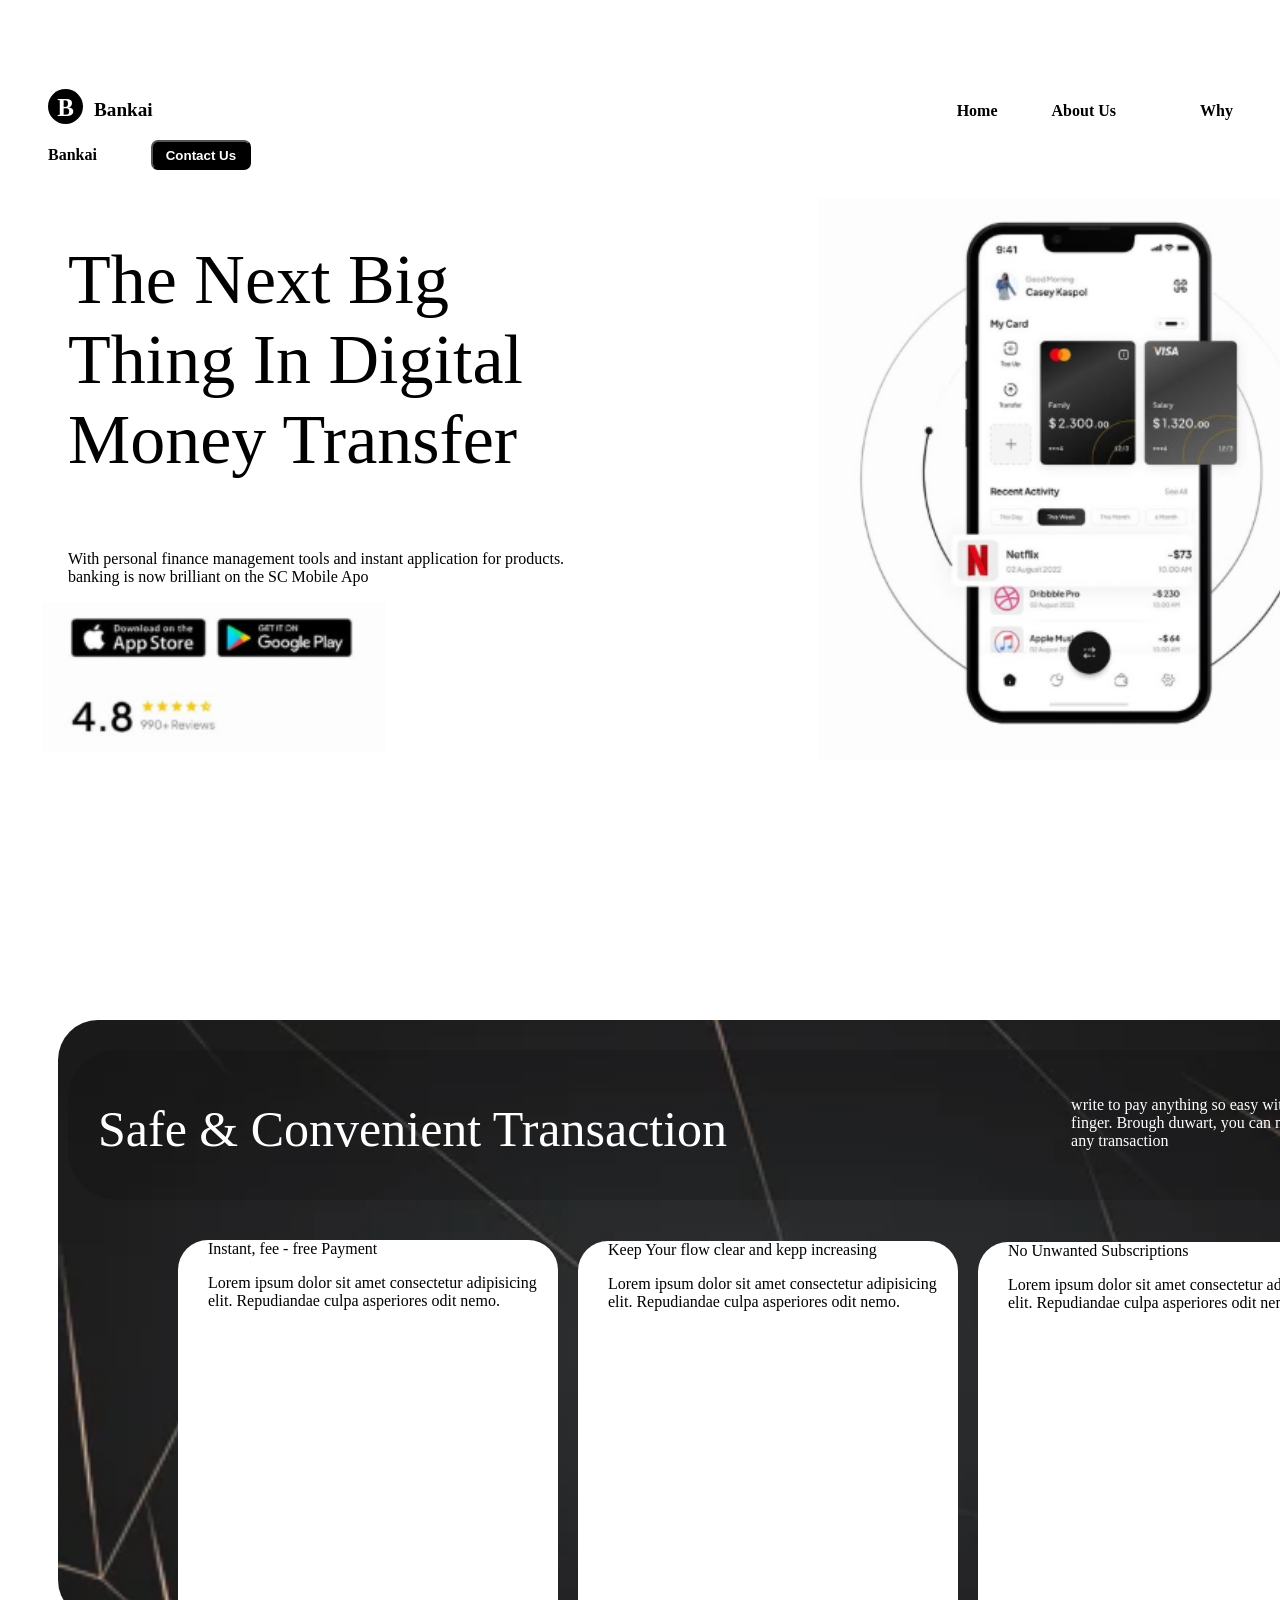
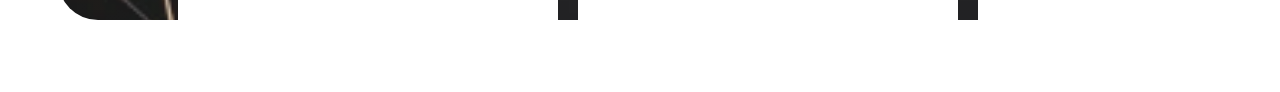
==== project/index.html @ 89a6e1c1 "page1 and page2 added" ====
<!DOCTYPE html>
<html lang="en">
<head>
    <meta charset="UTF-8">
    <meta name="viewport" content="width=device-width, initial-scale=1.0">
    <title>Bankai.com</title>
    <link rel="stylesheet" href="style.css">
</head>
<body>
    <header>
        <div id="navbar">
            <div id="logo">B</div>
            <h3> Bankai</h3>
            <a id="home" href="#">Home</a>
            <a id="about" href="#">About Us</a>
            <a id="bankai" href="#">Why Bankai</a>
            <button id="contact" >Contact Us</button>
        </div>
    </header>
    <main>
        <div id="body-page1">

            <div id="main-content">
                <p id="heading">The Next Big Thing In Digital Money Transfer</p>
                <p>With personal finance management tools and instant application for products.
                    banking is now brilliant on the SC Mobile Apo
                </p>
                    <img id="rating-image" src="rating image.png" alt="AppStoreRating">
            </div>
            <div >
                    <img id="image" src="paga1.png" alt="mobile-image">
            </div>
        </div>
        <div id="page2" style="background: linear-gradient(rgba(255, 255, 255, 0.1), rgba(255, 255, 255, 0.1)),  url('1.webp') no-repeat center / cover; height: 600px; width: 1390px; margin: 50px; border-radius: 40px;">
            <div id="navbar-page2">

                <p id="page2-heading">Safe & Convenient Transaction</p>
                <p id="para-content">write to pay anything so easy with the touch of a <br>finger.
                    Brough duwart, you can make practically <br>any transaction
            </div>
            </p>
            <div id="div1">
                <p id="page2-subheading1">Instant, fee - free Payment</p>
                <p id="page2-para">Lorem ipsum dolor sit amet consectetur adipisicing elit. Repudiandae culpa asperiores odit nemo.</p>
            </div>
            <div id="div2">
                <p id="page2-subheading2">Keep Your flow clear and kepp increasing</p>
                <p id="page2-para2">Lorem ipsum dolor sit amet consectetur adipisicing elit. Repudiandae culpa asperiores odit nemo.</p>
            </div>
            <div id="div3">
                <p id="page2-subheading3">No Unwanted Subscriptions</p>
                <p id="page2-para3">Lorem ipsum dolor sit amet consectetur adipisicing elit. Repudiandae culpa asperiores odit nemo.</p>
            </div>

        </div>
    </main>
    <footer></footer>
</body>
</html>
---- project/style.css ----
#logo{
    height: 25px;
    width: 25px;
    border-radius: 50%;
    background-color: black;
    font-weight: 900;
    text-align: center;
    color: white;
    padding: 5px;
    font-size: 25px;
    /* font-family: Arial, Helvetica, sans-serif; */
    display: inline-block;
    margin-right: 7px;
}
#home{
    margin-left: 800px;
    text-decoration: none;
    color: black;
    font-weight: 600;
}
#about{
    margin-left: 50px;
    text-decoration: none;
    color: black;
    font-weight: 600;
}
#bankai{
    margin-left: 80px;
    text-decoration: none;
    color: black;
    font-weight: 600;
}
#contact{
    margin-left: 50px;
    text-decoration: none;
    color: white;
    font-weight: 600;
    border-radius: 07px;
    height: 30px;
    width: 100px;
    background-color: black;
}
h3{
    display: inline-block;
    font-size: larger;
}
#navbar{
    /* margin-top: 20px; */
    /* margin-: 40px; */
    /* background-color: gray; */
    margin-left: 40px;
    margin-top: 80px;
}
#image{
    height: auto;
    width: 550px;
    transform: translate(180px,-90px);
}
#main-content{
    width: 600px;
    height: 800px;
}
#heading{
    font-size: 70px;
}
#rating-image{
    height: 150px;
    align-items: center;
    display: inline-block;
    margin-left: 04px;
}
p{
    margin-left: 30px;
    margin-right: 20px;
}
#body-page1{
    display: flex;
    align-items: center;
    justify-content: gap;
    margin-left: 30px;

}

#page2-heading{
    color: white;
    font-size: 50px;
    display: inline-block;
    
}
#para-content{
    color: white;
    display: inline-block;
    margin-left: 320px;
    font-weight: 50;
    font-family: Georgia, 'Times New Roman', Times, serif;
}
#div1{
    height: 450px;
    width: 380px;
    background-color: white;
    margin-left: 20px;
    transform: translate(100px,50px);
    /* display: inline; */
    border-radius: 30px;
}
#div2{
    height: 450px;
    width: 380px;
    background-color: white;
    margin-left: 20px;
    transform: translate(500px,-415px); 
    border-radius: 30px;
}
#div3{
    height:450px;
    width: 380px;
    background-color: white;
    margin-left: 20px;
    transform: translate(900px,-880px);
    border-radius: 30px;
}

#navbar-page2{
    /* margin-top: 100px; */
    margin-left: 10px;
    margin-right: 10px;
    margin-bottom: 20px;
    background-color: rgba(14, 13, 13, 0.2);
    height: 150px;
    border-radius: 50px;
    transform: translate(0px,30px);
}
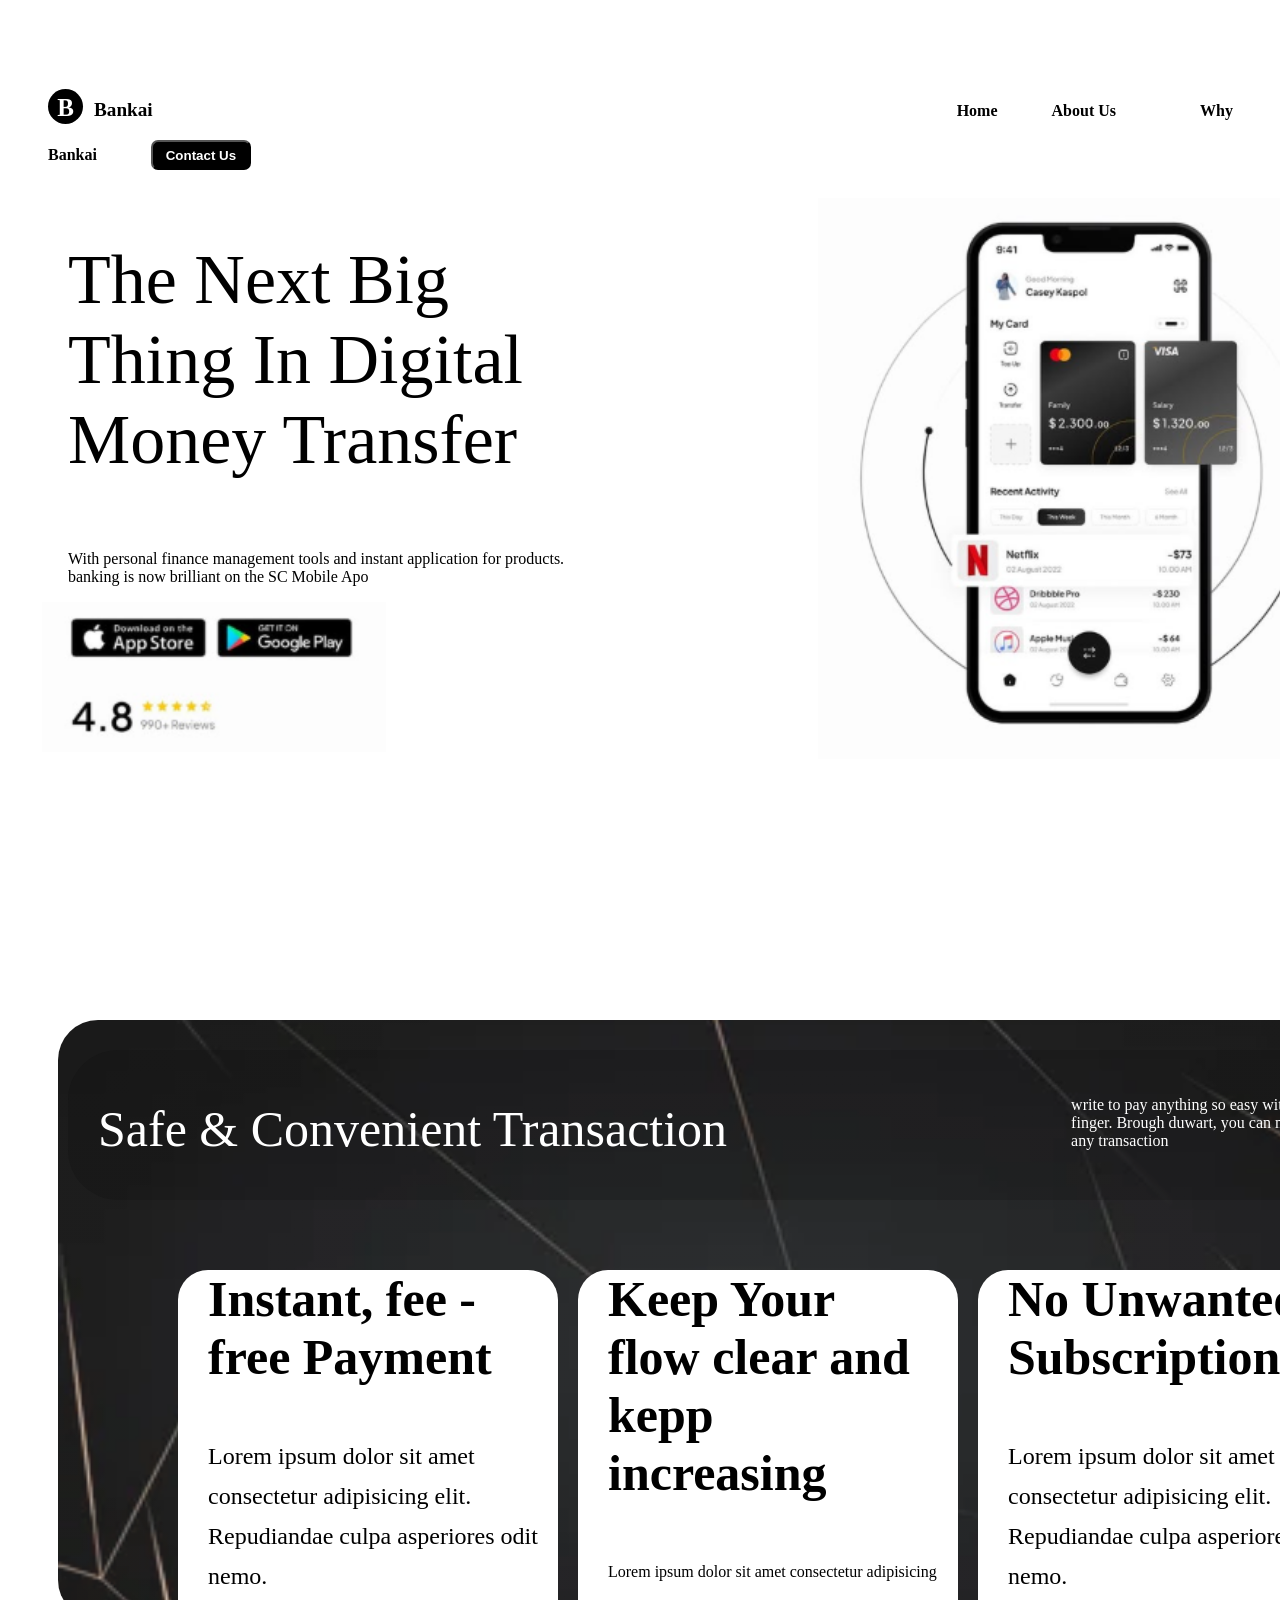
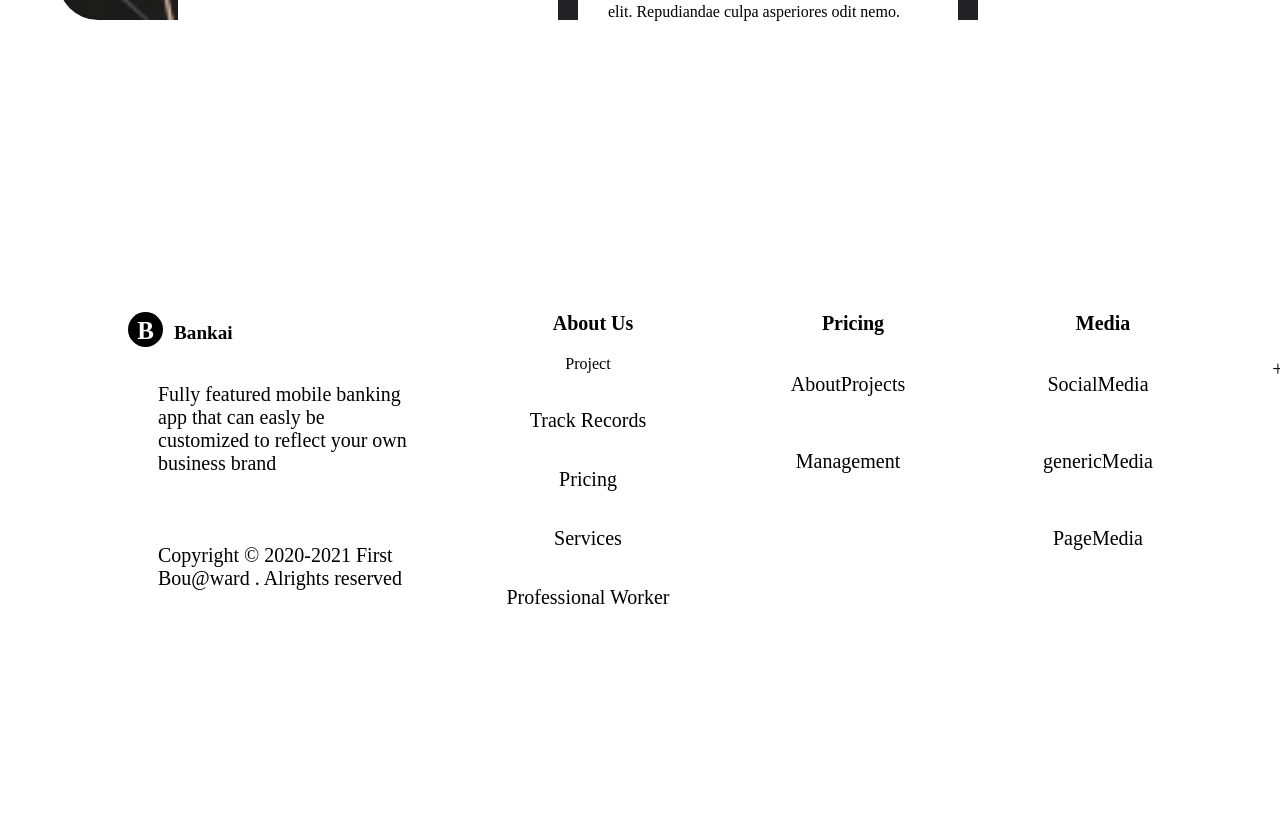
==== commit 7d8dcf59: "added" ====
--- a/project/index.html
+++ b/project/index.html
@@ -54,6 +54,52 @@
 
         </div>
     </main>
-    <footer></footer>
+    <br><br><br><br>
+    <footer>
+        <div id="footer">
+            <div id="Copyright">
+                <div id="logo">B</div>
+                <h3> Bankai</h3>
+                <p style="font-family: 'Times New Roman', Times, serif; font-size: 20px;">Fully featured mobile banking app that can easly be customized to reflect your own business brand
+                    <br><br><br><br>
+                    Copyright &#169 2020-2021 First Bou@ward . Alrights reserved
+                </p>
+            </div>
+            <div id="About-Us">
+
+                <p >
+                    <p style="font-weight: 700; font-size: 20px;">About Us</p>
+                    <a href="#" style="text-decoration: none; color: black;" >Project</a><br><br><br>
+                    <a href="#" style="text-decoration: none; color: black;font-size: 20px;">Track Records</a><br><br><br>
+                    <a href="#" style="text-decoration: none; color: black;font-size: 20px;">Pricing</a><br><br><br>
+                    <a href="#" style="text-decoration: none; color: black; font-size: 20px;">Services</a><br><br><br>
+                    <a href="#" style="text-decoration: none; color: black; font-size: 20px;">Professional Worker</a><br><br>
+                </p>
+            </div>
+            <div id="Pricing">
+
+                <p>
+                    <p style="font-weight: 700; font-size: 20px;">Pricing</p><br>
+                    <a href="#" style="text-decoration: none; color: black;font-size: 20px;">AboutProjects</a><br><br><br><br>
+                    <a href="#" style="text-decoration: none; color: black; font-size: 20px;">Management</a><br><br><br><br>
+                </p>
+            </div>
+            <div id="media">
+
+                <p >
+                    <p style="font-weight: 700; font-size: 20px;">Media</p><br>
+                    <a href="#" style="text-decoration: none; color: black; font-size: 20px;">SocialMedia</a><br><br><br><br>
+                    <a href="#" style="text-decoration: none; color: black; font-size: 20px;">genericMedia</a><br><br><br><br>
+                    <a href="#" style="text-decoration: none; color: black; font-size: 20px;">PageMedia</a><br><br><br><br>
+                </p>
+            </div>
+            <div id="contact1">
+
+                <p style="font-weight: 500; font-size: 20px;">Contact<br><br>
+                    +9180 1099 8870
+                </p>
+            </div>
+        </div>
+    </footer>
 </body>
 </html>
--- a/project/style.css
+++ b/project/style.css
@@ -84,8 +84,7 @@
 #page2-heading{
     color: white;
     font-size: 50px;
-    display: inline-block;
-    
+    display: inline-block; 
 }
 #para-content{
     color: white;
@@ -108,7 +107,7 @@
     width: 380px;
     background-color: white;
     margin-left: 20px;
-    transform: translate(500px,-415px); 
+    transform: translate(500px,-450px); 
     border-radius: 30px;
 }
 #div3{
@@ -116,7 +115,7 @@
     width: 380px;
     background-color: white;
     margin-left: 20px;
-    transform: translate(900px,-880px);
+    transform: translate(900px,-950px);
     border-radius: 30px;
 }
 
@@ -129,4 +128,80 @@
     height: 150px;
     border-radius: 50px;
     transform: translate(0px,30px);
+}
+#page2-subheading1{
+    font-size: 50px;
+    font-weight: 900;
+}
+#page2-subheading2{
+    font-size: 50px;
+    font-weight: 900;
+}
+#page2-subheading3{
+    font-size: 50px;
+    font-weight: 900;
+}
+#page2-para{
+    line-height: 40px;
+    font-family: 'Times New Roman', Times, serif;
+    font-size: 150%;
+}
+#page2-para2{
+    line-height: 40px;
+    font-family: 'Times New Roman', Times, serif;
+    font-size: 100%;
+}
+#page2-para3{
+    line-height: 40px;
+    font-family: 'Times New Roman', Times, serif;
+    font-size: 150%;
+}
+#footer{
+    height: 600px;
+    /* background-color: pink; */
+    margin: 40px;
+    margin-top: 50px;
+}
+#About-Us{
+    margin: 40px;
+    margin-top: 50px;
+    background-color: white;
+    width: 200px;
+    height: 350px;
+    /* align-items: center; */
+    /* text-decoration: none; */
+    transform: translate(400px,-280px);
+    text-align: center;
+}
+#Pricing{
+    margin: 40px;
+    margin-top: 80px;
+    background-color: white;
+    width: 200px;
+    height: 350px;
+    transform: translate(660px,-710px);
+    text-align: center;
+}
+#media{
+    margin: 40px;
+    background-color: white;
+    width: 200px;
+    height: 350px;
+    transform: translate(910px,-1100px);
+    text-align: center;
+}
+#contact1{
+    margin: 40px;
+    background-color: white;
+    width: 200px;
+    height: 350px;
+    transform: translate(1150px,-1490px);
+    text-align: center;
+}
+#Copyright{
+    margin: 40px;
+    background-color: white;
+    width: 300px;
+    height: 350px;
+    transform: translate(40px,110px);
 }
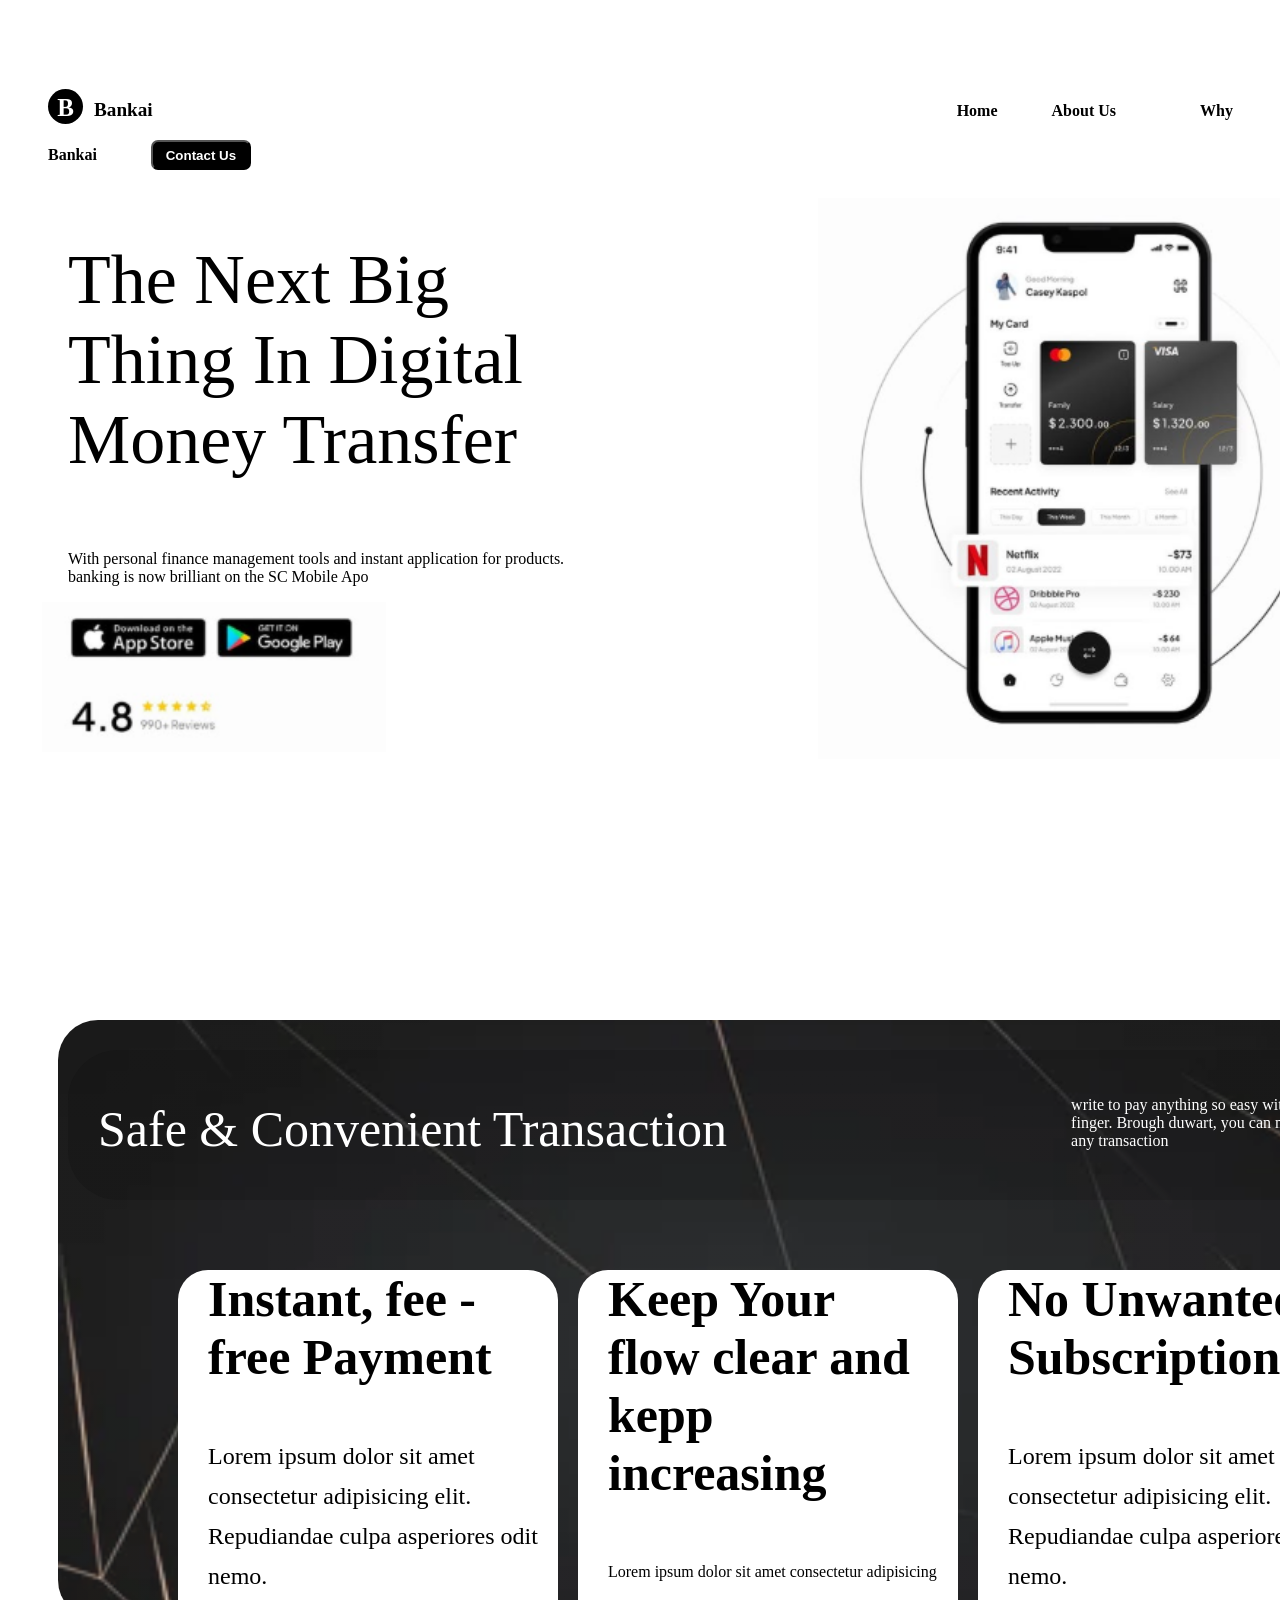
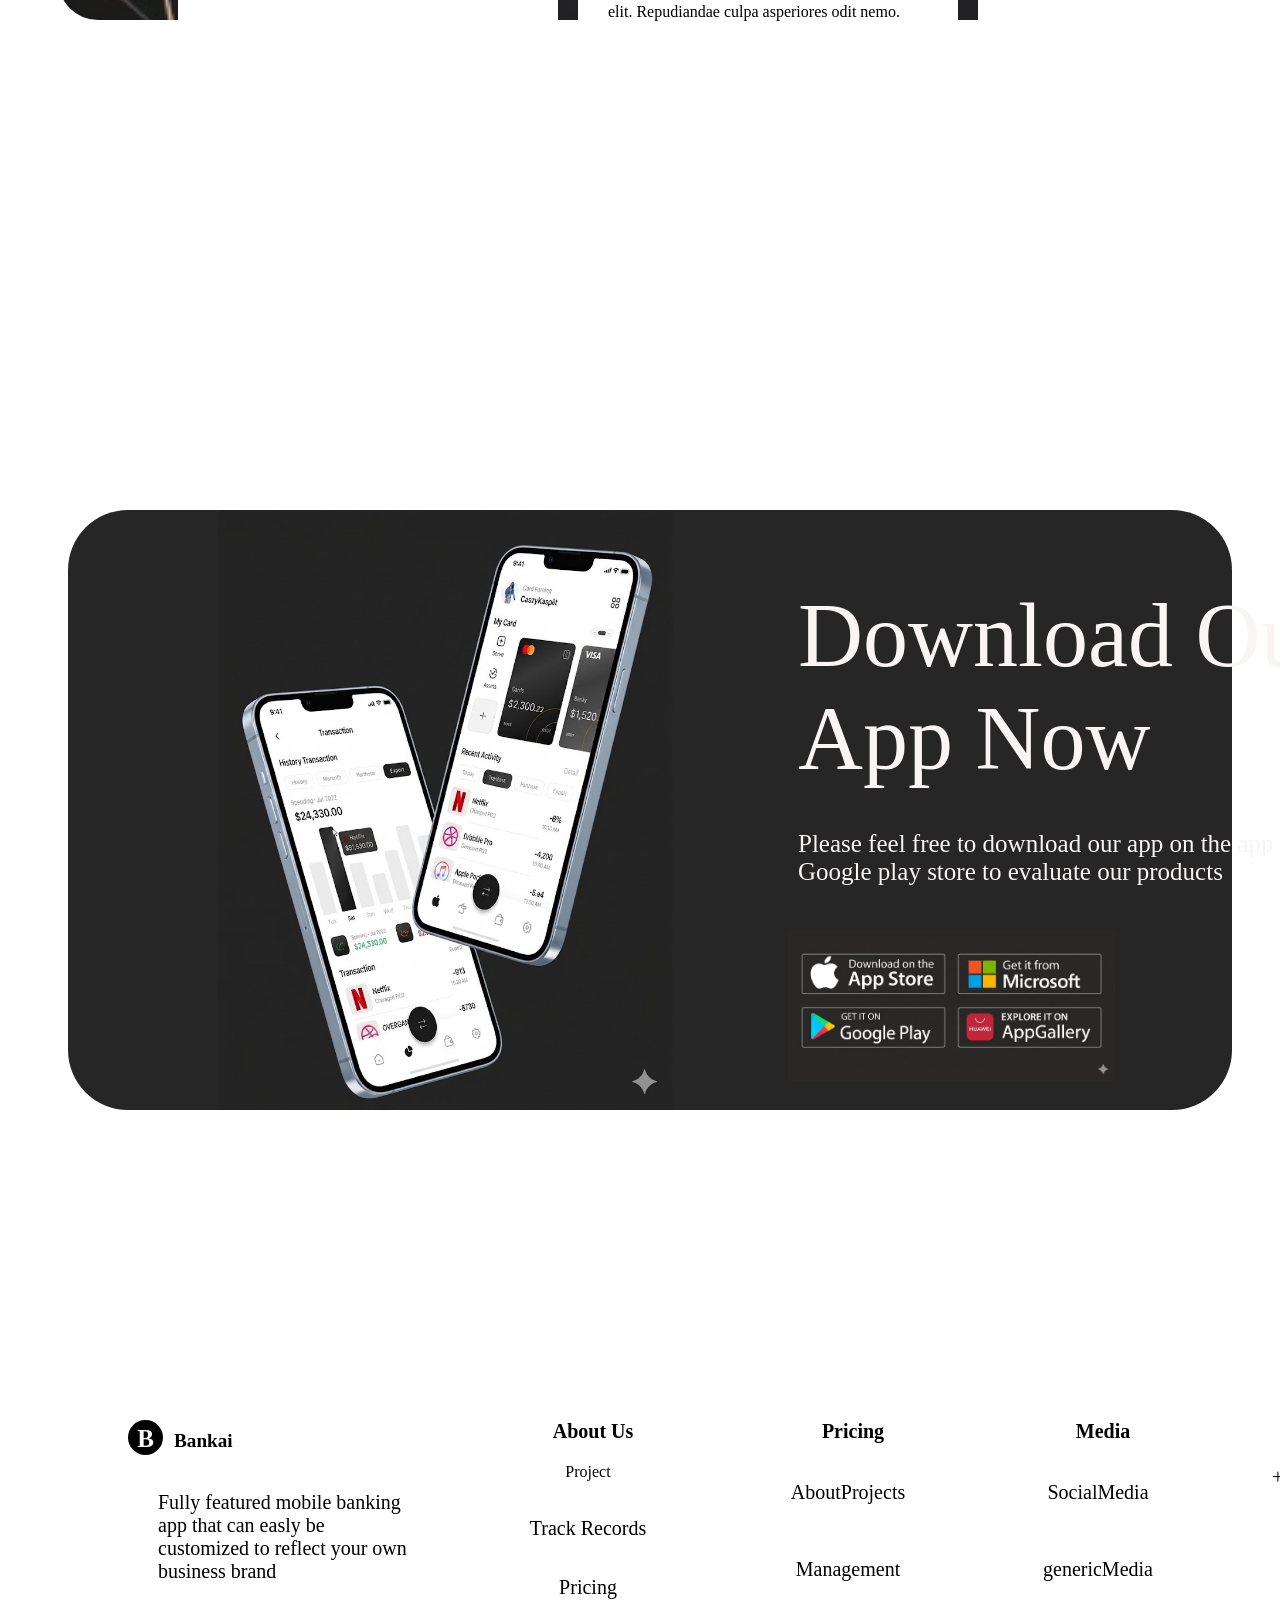
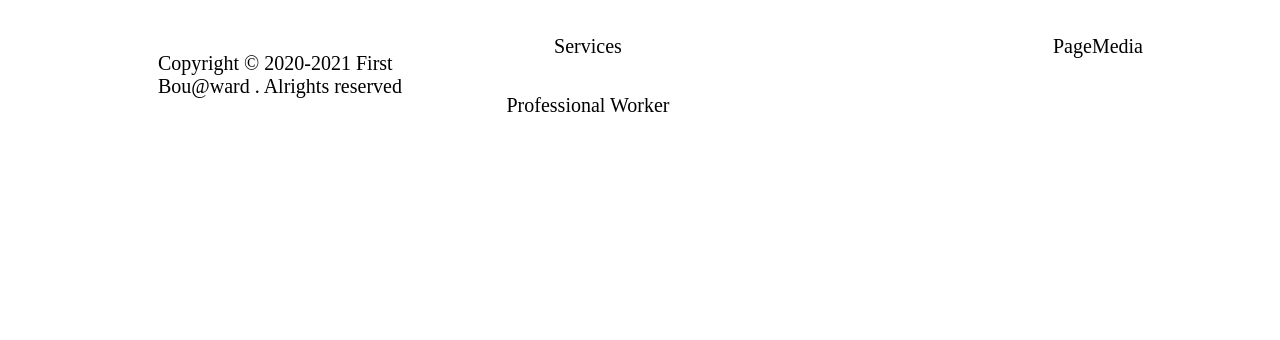
==== commit f7132bea: "page 5 and footer adde" ====
--- a/project/index.html
+++ b/project/index.html
@@ -54,7 +54,17 @@
 
         </div>
     </main>
-    <br><br><br><br>
+    <div style="height: 200px;"></div>
+    <div style="height: 200px;"></div>
+    <div id="page5" style="background-color: rgb(39, 38, 38); height: 600px; margin: 40px; margin-left: 60px; border-radius: 60px;">
+        <img id="page5-image" src="fc2c3821-18c1-4ba2-b772-fd233ca8d1c2.jfif" alt="mobile image" height="600px" style="background: transparent;">
+        <div id="page5-content" style="height: 300px; width: 650px;">
+            <p style="font-size: 90px; color: rgb(249, 245, 245); transform: translate(700px,-620px);">Download Our App Now </p>
+            <p style= " font-size: 25px; color: rgb(249, 245, 245); transform: translate(700px,-670px);">Please feel free to download our app on the app store or<br>Google play store to evaluate our products</p>
+            <img src="download (1).jfif" alt="Appstore images" style="height: 150px; display: inline-flex;  transform: translate(720px,-650px);">
+        </div>
+    </div>
+    <div style="height: 100px;"></div>
     <footer>
         <div id="footer">
             <div id="Copyright">
--- a/project/style.css
+++ b/project/style.css
@@ -204,4 +204,8 @@
     width: 300px;
     height: 350px;
     transform: translate(40px,110px);
-}+}
+#page5-image{
+    transform: translate(-350px , -380);
+    margin-left: 150px;
+}
